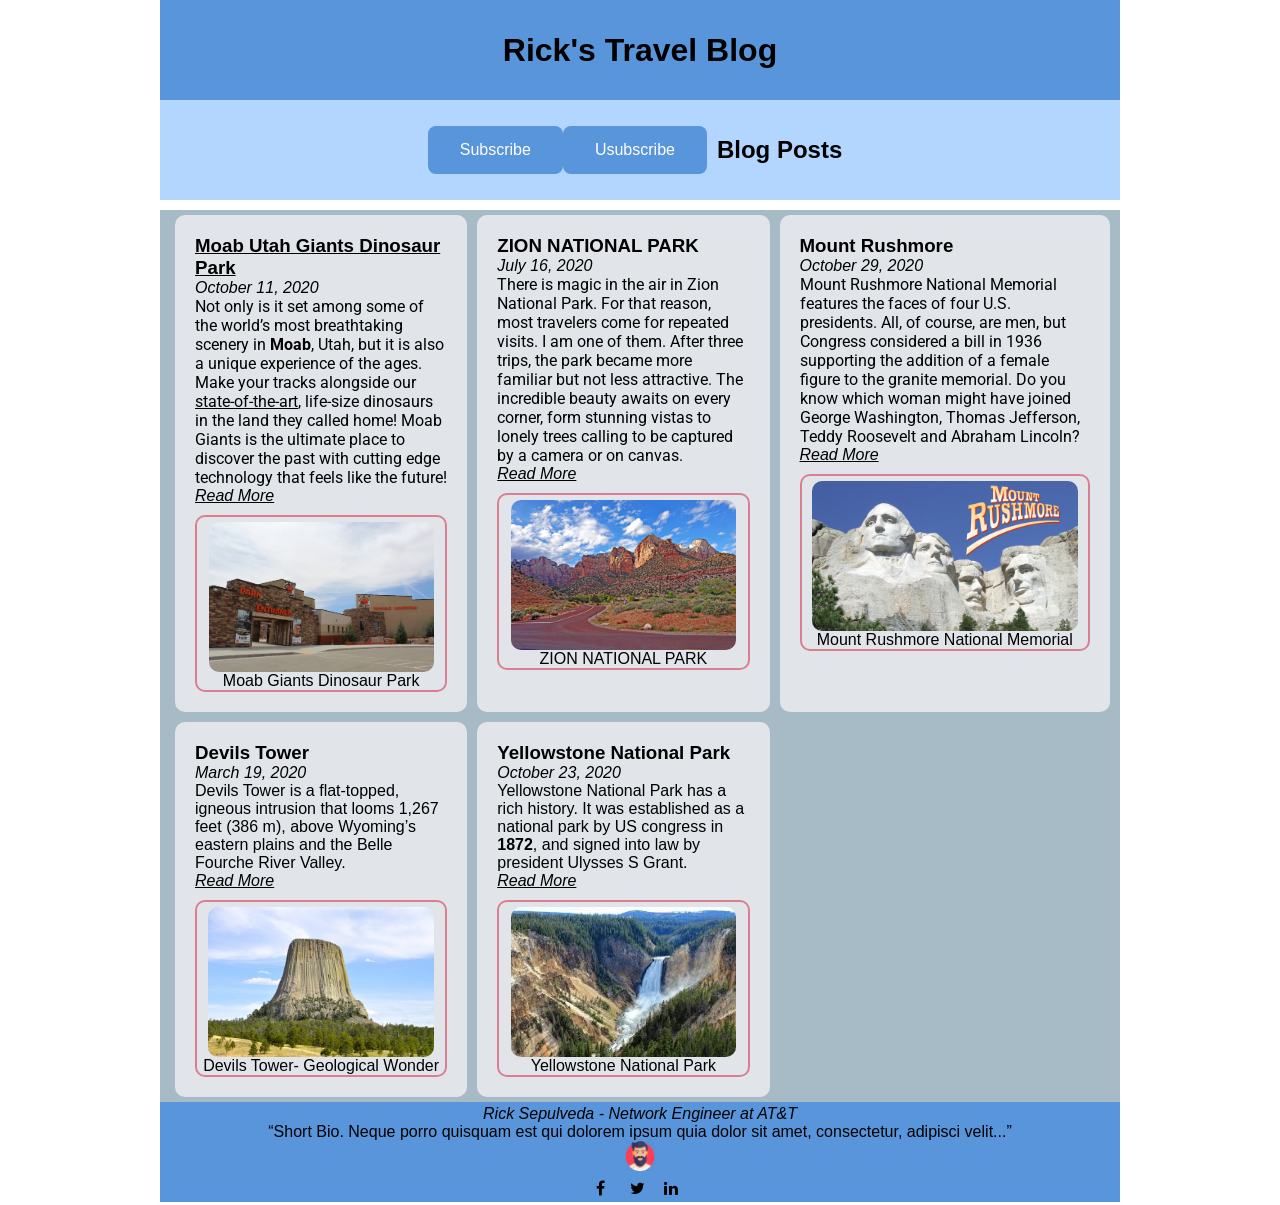
==== index.html @ 036aeaed "fixes" ====
<!DOCTYPE html>
<html lang="en">
<head>
    <meta charset="UTF-8">
    <meta name="viewport" content="width=device-width, initial-scale=1.0">
    <meta http-equiv="X-UA-Compatible" content="ie=edge">
    <title>Rick's Travel Blog</title>
    <link href="./css/index.css" rel="stylesheet">
    <!-- Add icon library -->
    <link rel="stylesheet" href="https://cdnjs.cloudflare.com/ajax/libs/font-awesome/4.7.0/css/font-awesome.min.css">
</head>
<body>
    <div class="page">
        <header class="box head">
            <h1 class="title"><a href="./index.html">Rick's Travel Blog</a></h1>
        </header>
        <nav class="box nav-menu">
            <button class="button" type="button">Subscribe</button>
            <button class="button" type="button">Usubscribe</button>
            <ul>
                <li class="menu"><h2><a href="./index.html">Blog Posts</a></h2></li>
                
            </ul>
        </nav>
        <main class="content">
            <article class="box card">
                <section class="text">
                    <h3 class="card-head"><a href="./pages/post-moab.html"><u>Moab Utah Giants Dinosaur Park</u></a></h3>
                    <p class="post-date">October 11, 2020</p>
                    <p class="card-text">Not only is it set among some of the world’s most breathtaking scenery in <b>Moab</b>, Utah, but it is also a unique experience of the ages. Make your tracks alongside our <u>state-of-the-art</u>, life-size dinosaurs in the land they called home! Moab Giants is the ultimate place to discover the past with cutting edge technology that feels like the future!</p>
                    <a class="post-link" href="./pages/post-moab.html">Read More</a>
                    <figure class="card-fig">
                        <img class="card-pic" src="./images/Moab_Giants_01.jpg" alt="green valley">
                        <figcaption class="card-pic-cap">Moab Giants Dinosaur Park</figcaption>
                    </figure>
                </section>
            </article>
            <article class="box card">
                <section class="text">
                    <h3 class="card-head"><a href="./pages/post-zion.html">ZION NATIONAL PARK</a></h3>
                    <p class="post-date">July 16, 2020</p>
                    <p class="card-text">There is magic in the air in Zion National Park. For that reason, most travelers come for repeated visits. I am one of them. After three trips, the park became more familiar but not less attractive. The incredible beauty awaits on every corner, form stunning vistas to lonely trees calling to be captured by a camera or on canvas.</p>
                    <a class="post-link" href="./pages/post-zion.html">Read More</a>
                    <figure class="card-fig">
                        <img class="card-pic" src="./images/zion.png" alt="Zion National Park">
                        <figcaption class="card-pic-cap">ZION NATIONAL PARK</figcaption>
                    </figure>
                </section>
            </article>
            <article class="box card">
                <section class="text">
                    <h3 class="card-head"><a href="./pages/post-mountrush.html">Mount Rushmore</a></h3>
                    <p class="post-date">October 29, 2020</p>
                    <p class="card-text">Mount Rushmore National Memorial features the faces of four U.S. presidents. All, of course, are men, but Congress considered a bill in 1936 supporting the addition of a female figure to the granite memorial. Do you know which woman might have joined George Washington, Thomas Jefferson, Teddy Roosevelt and Abraham Lincoln?</p>
                    <a class="post-link" href="./pages/post-mountrush.html">Read More</a>
                    <figure class="card-fig">
                        <img class="card-pic" src="./images/mountrush.jpg" alt="Mount Rushmore">
                        <figcaption class="card-pic-cap">Mount Rushmore National Memorial</figcaption>
                    </figure>
                </section>
            </article>
            <article class="box card">
                <section class="text">
                    <h3 class="card-head"><a href="./pages/post-devilstower.html">Devils Tower</a></h3>
                    <p class="post-date">March 19, 2020</p>
                    <p>Devils Tower is a flat-topped, igneous intrusion that looms 1,267 feet (386 m), above Wyoming’s eastern plains and the Belle Fourche River Valley.</p>
                    <a class="post-link" href="./pages/post-devilstower.html">Read More</a>
                    <figure class="card-fig">
                        <img class="card-pic" src="./images/devilstower1.jpg" alt="Devils Tower">
                        <figcaption class="card-pic-cap">Devils Tower- Geological Wonder</figcaption>
                    </figure>
                </section>
            </article>
            <article class="box card">
                <section class="text">
                    <h3 class="card-head"><a href="./pages/post-yellowstone.html">Yellowstone National Park</a></h3>
                    <p class="post-date">October 23, 2020</p>
                    <p>Yellowstone National Park has a rich history. It was established as a national park by US congress in <b>1872</b>, and signed into law by president Ulysses S Grant.</p>
                    <a class="post-link" href="./pages/post-yellowstone.html">Read More</a>
                    <figure class="card-fig">
                        <img class="card-pic" src="./images/yellowstone.jpg" alt="yellowstone">
                        <figcaption class="card-pic-cap">Yellowstone National Park</figcaption>
                    </figure>
                </section>
            </article>
        </main>
        <footer class="box footer">
            <p><em>Rick Sepulveda - Network Engineer at AT&T</em></p>
            <p><q>Short Bio. Neque porro quisquam est qui dolorem ipsum quia dolor sit amet, consectetur, adipisci velit...</q></p>
            <figure class="post-avatar">
                <img class="avatar" src="./images/2202112.png" alt="author">
            </figure>
            <ul>
                <li class="social">
                    <a href="#" class="fa fa-facebook"></a>
                </li>
                <li class="social">
                    <a href="#" class="fa fa-twitter"></a>
                </li>
                <li class="social">
                    <a href="#" class="fa fa-linkedin"></a>
                </li>
            </ul>
        </footer>
    </div>
</body>
</html>
---- css/index.css ----
@import "./reset.css";
@import "./footer.css";
@import url('https://fonts.googleapis.com/css2?family=Noto+Serif&family=Roboto:wght@400;500&display=swap');
@import url('https://fonts.googleapis.com/css2?family=Roboto&display=swap');

.page {
    display: flex;
    flex-wrap: wrap;
    font-family: 'Noto', sans-serif;
}

.title {
    padding: 5px;
}

.box {
    width: 100%;
    display: flex;
    justify-content: center;
    align-items: center;
}

.head {
    background-color: #5995DA;
}

.nav-menu {
    background-color: #B2D6FF;
}

.button {
  background-color: #5995DA;
  border-radius: 8px;
  border: none;
  color: white;
  padding: 15px 32px;
  text-decoration: none;
  display: inline-block;
  font-size: 16px;
  transition-duration: 0.4s;

}

.button:hover {
  background-color: #A7BBC7;
  color: white;
  box-shadow: 0 12px 16px 0 rgba(0,0,0,0.24), 0 17px 50px 0 rgba(0,0,0,0.19);
}

.button:active {
  background-color: #3e8e41;
  box-shadow: 0 5px #666;
  transform: translateY(4px);
}

.menu {
    display: inline-block;
    list-style-type: none;
    padding: 10px;
}

.menu:hover {
    background-color: #FFF;
}

.content {
    background-color: #A7BBC7;
    display: grid;
    grid-gap: 10px;
    padding: 5px 20px 5px 5px;
    margin-top: 10px;
    min-height: calc()
}

.text {
    padding: 15px;
}

.card {
    background-color: #E1E5EA;
    margin-left: 10px;
    margin-right: 10px;
    padding: 5px;
    border-radius: 10px;
    align-items: flex-start;
}

.card-text {
    font-family: 'Roboto', sans-serif;
}

.card-fig {
    border: 2pt #DA7F8F solid;
    border-radius: 10px;
    margin-top: 10px;
    padding-top: 5px;
    display: flex;
    flex-flow: column;
    align-items: center;
}

.card-pic {
    border-radius: 10px;
    height: 150px;
    object-fit: cover;
}


.card-head {
    font-weight: 800;
}

.post-date {
    font-style: italic;
}

.post-link {
    font-style: italic;
    text-decoration: underline;
}

.post-link:hover {
    background-color: #5995DA;
    color: #FFF;
}

.social {
    padding: 5px;
    display: inline-block;
    list-style-type: none;
    width: 30px;
    height: 30px;
}

/* Mobile Styles */
@media only screen and (max-width: 400px) {
    .head {
        height: 80px;
    }

    .nav-menu {
        height: 120px;
    }

    .menu {
        display: block;
        padding: 1px;
    }

    .content {
        min-height: calc(100vh - 200px);
    }
}

/* Tablet Styles */
@media only screen and (min-width: 401px) and (max-width: 960px) {
    .head,
    .nav-menu {
        height: 80px;
    }

    .content {
        grid-template-columns: repeat(2, 1fr);
        min-height: calc(100vh - 160px)
    }
}

/* Desktop Styles */
@media only screen and (min-width: 961px) {
    .page {
        width: 960px;
        margin: 0 auto;
    }

    .head,
    .nav-menu {
        height: 100px;
    }

    .content {
        grid-template-columns: repeat(3, 1fr);
        min-height: calc(100vh - 200px)
    }
}
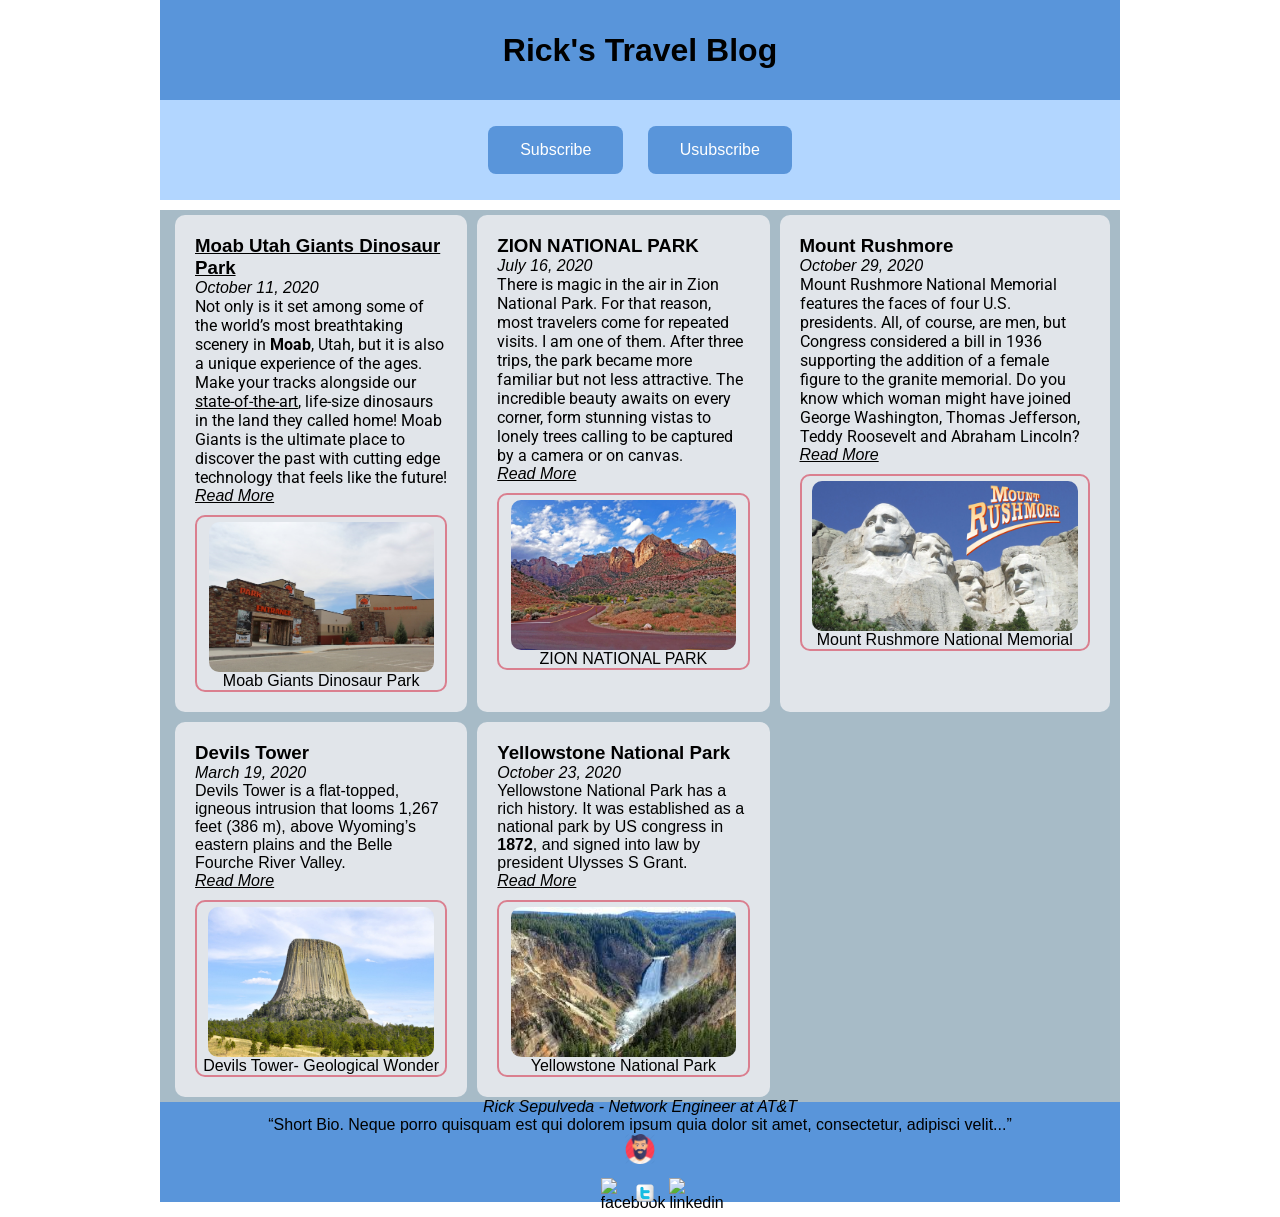
==== commit d50d24aa: "fixes" ====
--- a/index.html
+++ b/index.html
@@ -15,11 +15,9 @@
             <h1 class="title"><a href="./index.html">Rick's Travel Blog</a></h1>
         </header>
         <nav class="box nav-menu">
-            <button class="button" type="button">Subscribe</button>
-            <button class="button" type="button">Usubscribe</button>
             <ul>
-                <li class="menu"><h2><a href="./index.html">Blog Posts</a></h2></li>
-                
+                <li class="menu"><button class="button" type="button">Subscribe</button></li>
+                <li class="menu"><button class="button" type="button">Usubscribe</button></li>
             </ul>
         </nav>
         <main class="content">
@@ -92,13 +90,19 @@
             </figure>
             <ul>
                 <li class="social">
-                    <a href="#" class="fa fa-facebook"></a>
+                    <a href="#">
+                      <img alt="facebook" class="link-img" src="https://image.flaticon.com/icons/svg/1051/1051309.svg"/>
+                    </a>
                 </li>
                 <li class="social">
-                    <a href="#" class="fa fa-twitter"></a>
+                    <a href="#">
+                      <img alt="twitter" class="link-img" src="./images/twitter.ico"/>
+                    </a>
                 </li>
                 <li class="social">
-                    <a href="#" class="fa fa-linkedin"></a>
+                    <a href="#">
+                      <img alt="linkedin" class="link-img" src="https://image.flaticon.com/icons/svg/174/174857.svg"/>
+                    </a>
                 </li>
             </ul>
         </footer>
--- a/css/index.css
+++ b/css/index.css
@@ -57,10 +57,6 @@
     display: inline-block;
     list-style-type: none;
     padding: 10px;
-}
-
-.menu:hover {
-    background-color: #FFF;
 }
 
 .content {
@@ -132,6 +128,12 @@
     height: 30px;
 }
 
+.link-img {
+  padding: 5px;
+  width: 30px;
+  height: 30px;
+}
+
 /* Mobile Styles */
 @media only screen and (max-width: 400px) {
     .head {
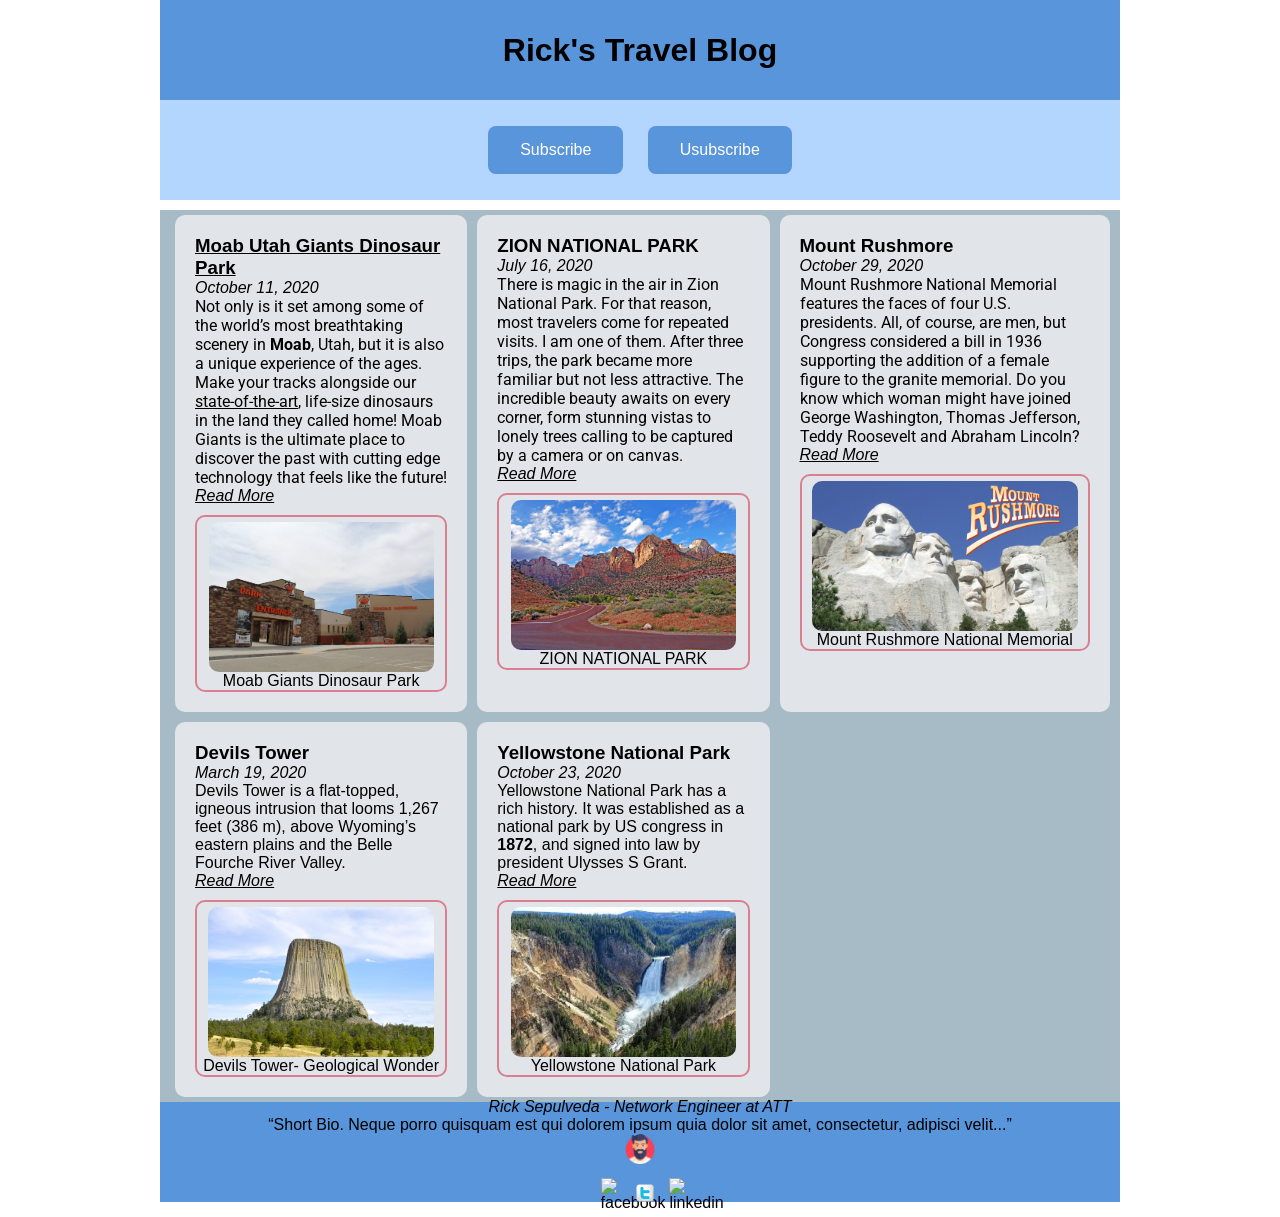
==== commit 063ea9ef: "fixes" ====
--- a/index.html
+++ b/index.html
@@ -83,7 +83,7 @@
             </article>
         </main>
         <footer class="box footer">
-            <p><em>Rick Sepulveda - Network Engineer at AT&T</em></p>
+            <p><em>Rick Sepulveda - Network Engineer at ATT</em></p>
             <p><q>Short Bio. Neque porro quisquam est qui dolorem ipsum quia dolor sit amet, consectetur, adipisci velit...</q></p>
             <figure class="post-avatar">
                 <img class="avatar" src="./images/2202112.png" alt="author">
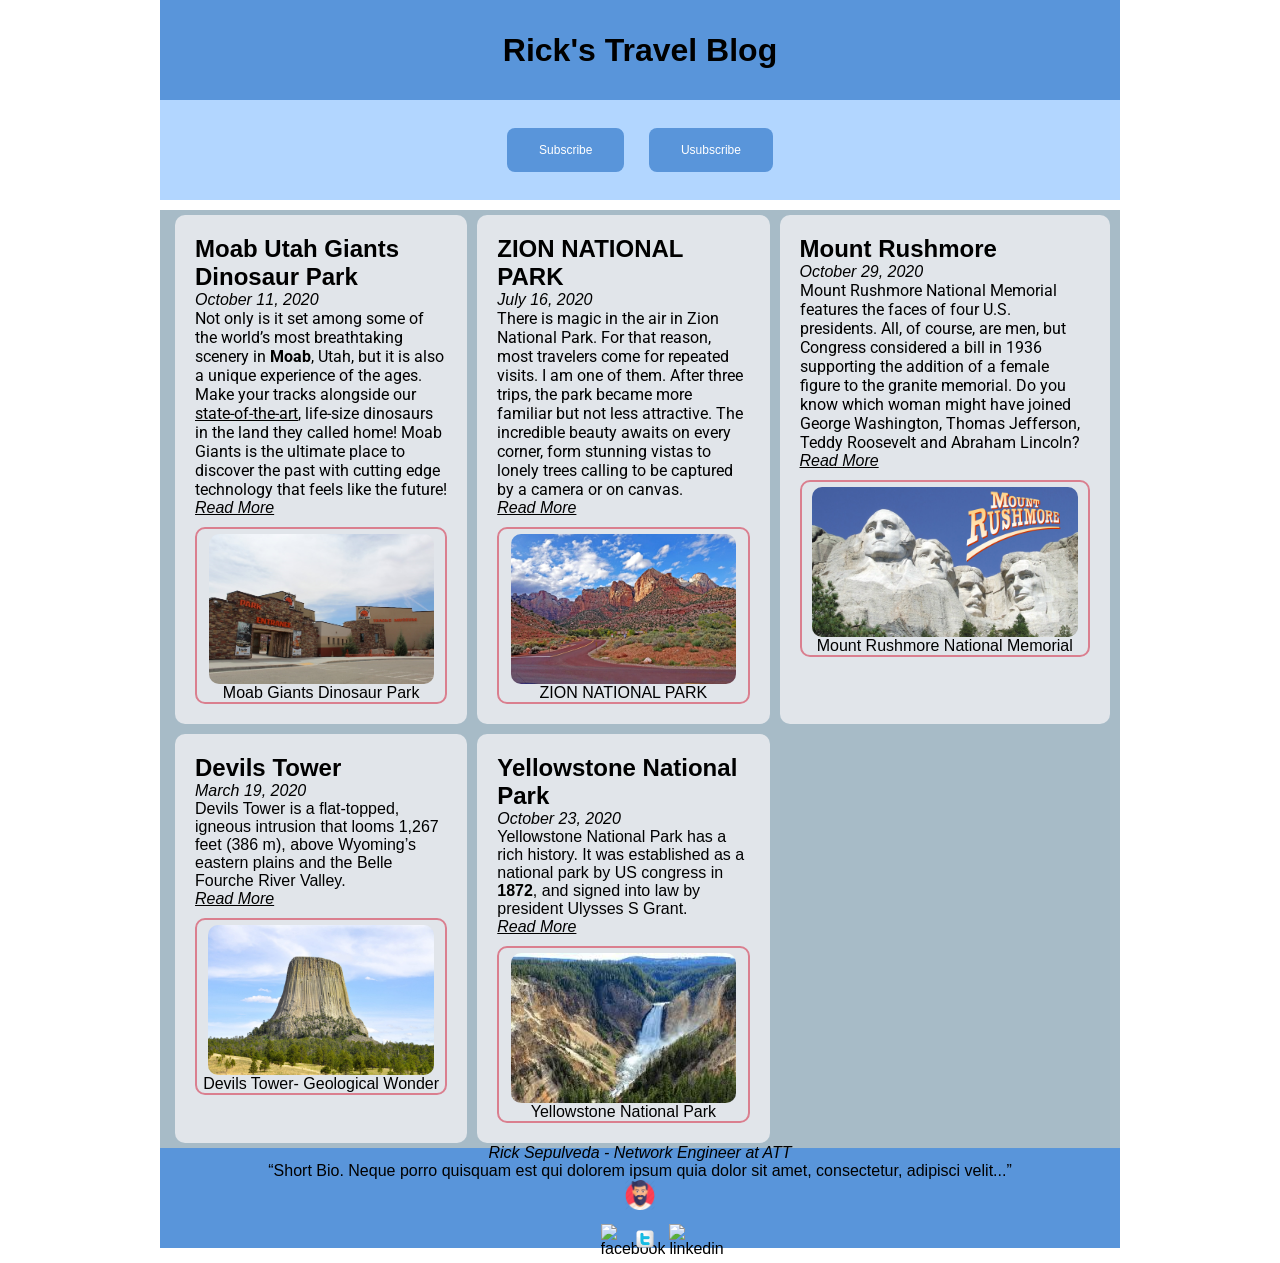
==== commit aee7681e: "Update index.html" ====
--- a/index.html
+++ b/index.html
@@ -23,7 +23,7 @@
         <main class="content">
             <article class="box card">
                 <section class="text">
-                    <h3 class="card-head"><a href="./pages/post-moab.html"><u>Moab Utah Giants Dinosaur Park</u></a></h3>
+                    <h2 class="card-head"><a href="./pages/post-moab.html">Moab Utah Giants Dinosaur Park</a></h2>
                     <p class="post-date">October 11, 2020</p>
                     <p class="card-text">Not only is it set among some of the world’s most breathtaking scenery in <b>Moab</b>, Utah, but it is also a unique experience of the ages. Make your tracks alongside our <u>state-of-the-art</u>, life-size dinosaurs in the land they called home! Moab Giants is the ultimate place to discover the past with cutting edge technology that feels like the future!</p>
                     <a class="post-link" href="./pages/post-moab.html">Read More</a>
@@ -35,7 +35,7 @@
             </article>
             <article class="box card">
                 <section class="text">
-                    <h3 class="card-head"><a href="./pages/post-zion.html">ZION NATIONAL PARK</a></h3>
+                    <h2 class="card-head"><a href="./pages/post-zion.html">ZION NATIONAL PARK</a></h2>
                     <p class="post-date">July 16, 2020</p>
                     <p class="card-text">There is magic in the air in Zion National Park. For that reason, most travelers come for repeated visits. I am one of them. After three trips, the park became more familiar but not less attractive. The incredible beauty awaits on every corner, form stunning vistas to lonely trees calling to be captured by a camera or on canvas.</p>
                     <a class="post-link" href="./pages/post-zion.html">Read More</a>
@@ -47,7 +47,7 @@
             </article>
             <article class="box card">
                 <section class="text">
-                    <h3 class="card-head"><a href="./pages/post-mountrush.html">Mount Rushmore</a></h3>
+                    <h2 class="card-head"><a href="./pages/post-mountrush.html">Mount Rushmore</a></h2>
                     <p class="post-date">October 29, 2020</p>
                     <p class="card-text">Mount Rushmore National Memorial features the faces of four U.S. presidents. All, of course, are men, but Congress considered a bill in 1936 supporting the addition of a female figure to the granite memorial. Do you know which woman might have joined George Washington, Thomas Jefferson, Teddy Roosevelt and Abraham Lincoln?</p>
                     <a class="post-link" href="./pages/post-mountrush.html">Read More</a>
@@ -59,7 +59,7 @@
             </article>
             <article class="box card">
                 <section class="text">
-                    <h3 class="card-head"><a href="./pages/post-devilstower.html">Devils Tower</a></h3>
+                    <h2 class="card-head"><a href="./pages/post-devilstower.html">Devils Tower</a></h2>
                     <p class="post-date">March 19, 2020</p>
                     <p>Devils Tower is a flat-topped, igneous intrusion that looms 1,267 feet (386 m), above Wyoming’s eastern plains and the Belle Fourche River Valley.</p>
                     <a class="post-link" href="./pages/post-devilstower.html">Read More</a>
@@ -71,7 +71,7 @@
             </article>
             <article class="box card">
                 <section class="text">
-                    <h3 class="card-head"><a href="./pages/post-yellowstone.html">Yellowstone National Park</a></h3>
+                    <h2 class="card-head"><a href="./pages/post-yellowstone.html">Yellowstone National Park</a></h2>
                     <p class="post-date">October 23, 2020</p>
                     <p>Yellowstone National Park has a rich history. It was established as a national park by US congress in <b>1872</b>, and signed into law by president Ulysses S Grant.</p>
                     <a class="post-link" href="./pages/post-yellowstone.html">Read More</a>
--- a/css/index.css
+++ b/css/index.css
@@ -29,14 +29,15 @@
 }
 
 .button {
-  background-color: #5995DA;
+  background-color: #5995da;
+  foreground-color: #ffffff;
   border-radius: 8px;
   border: none;
   color: white;
   padding: 15px 32px;
   text-decoration: none;
   display: inline-block;
-  font-size: 16px;
+  font-size: 12px;
   transition-duration: 0.4s;
 
 }
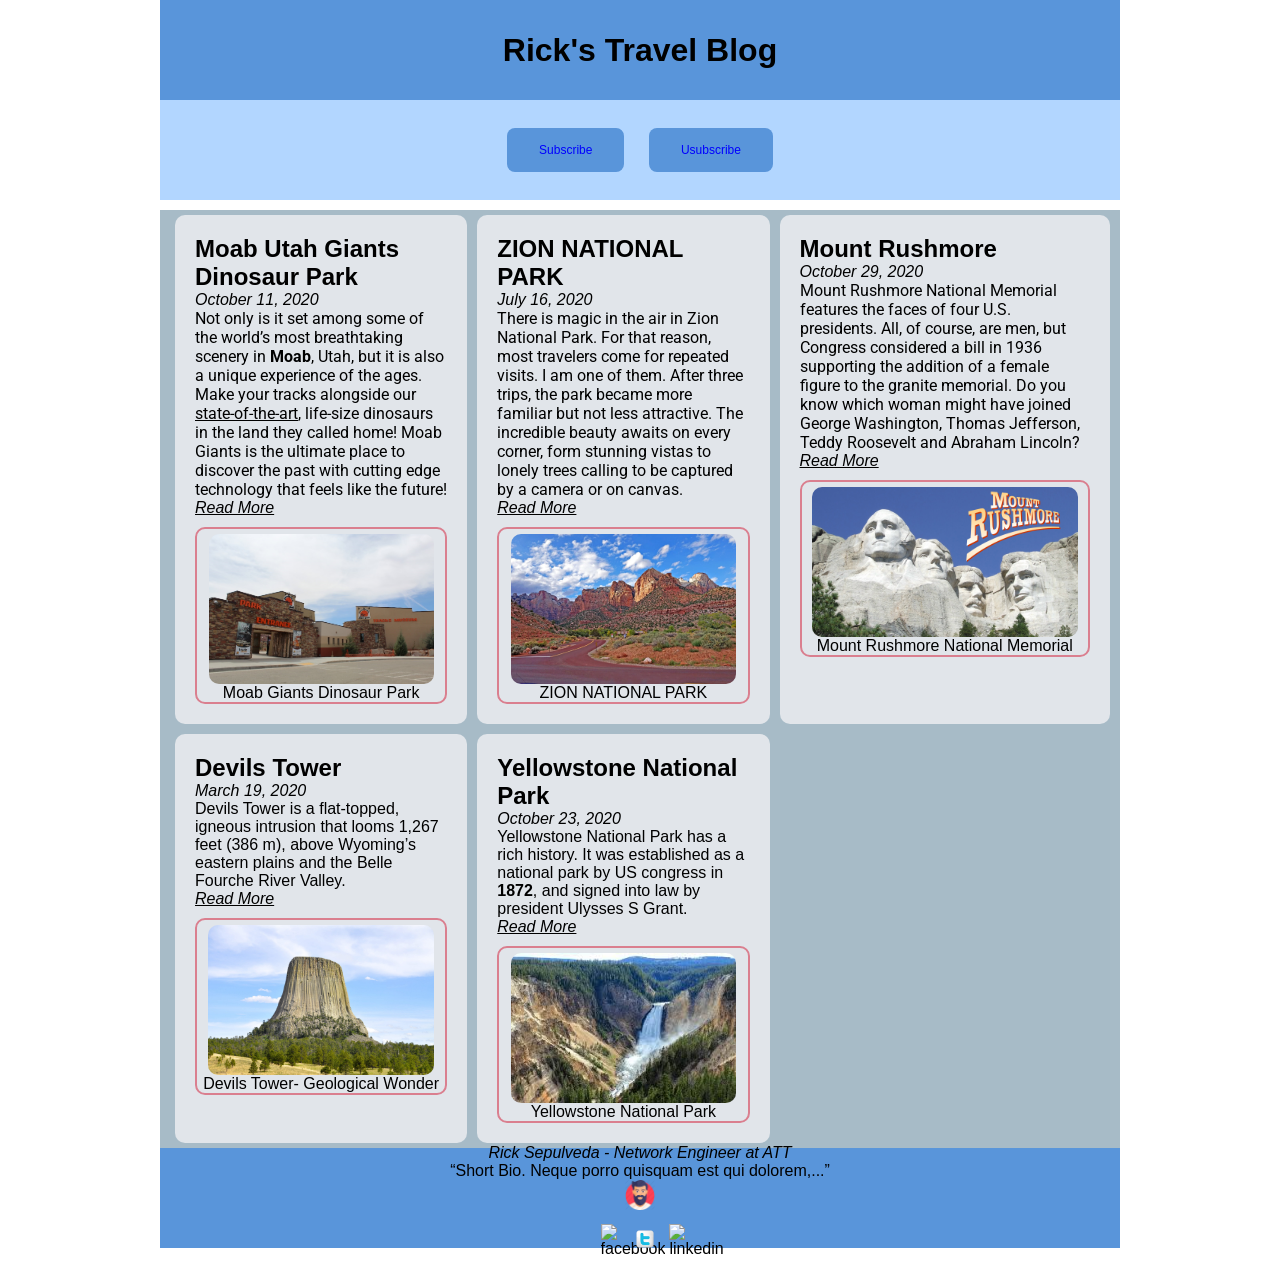
==== commit 5cb0a1b0: "fixes" ====
--- a/index.html
+++ b/index.html
@@ -84,7 +84,7 @@
         </main>
         <footer class="box footer">
             <p><em>Rick Sepulveda - Network Engineer at ATT</em></p>
-            <p><q>Short Bio. Neque porro quisquam est qui dolorem ipsum quia dolor sit amet, consectetur, adipisci velit...</q></p>
+            <p><q>Short Bio. Neque porro quisquam est qui dolorem,...</q></p>
             <figure class="post-avatar">
                 <img class="avatar" src="./images/2202112.png" alt="author">
             </figure>
--- a/css/index.css
+++ b/css/index.css
@@ -30,26 +30,24 @@
 
 .button {
   background-color: #5995da;
-  foreground-color: #ffffff;
   border-radius: 8px;
   border: none;
-  color: white;
+  color: #0000FF;
   padding: 15px 32px;
   text-decoration: none;
   display: inline-block;
   font-size: 12px;
   transition-duration: 0.4s;
-
 }
 
 .button:hover {
-  background-color: #A7BBC7;
+  background-color: #5995da;
   color: white;
   box-shadow: 0 12px 16px 0 rgba(0,0,0,0.24), 0 17px 50px 0 rgba(0,0,0,0.19);
 }
 
 .button:active {
-  background-color: #3e8e41;
+  background-color: #5995da;
   box-shadow: 0 5px #666;
   transform: translateY(4px);
 }
@@ -129,14 +127,10 @@
     height: 30px;
 }
 
-.link-img {
-  padding: 5px;
-  width: 30px;
-  height: 30px;
-}
 
-/* Mobile Styles */
-@media only screen and (max-width: 400px) {
+
+/*small size*/
+@media only screen and (max-width: 330px) {
     .head {
         height: 80px;
     }
@@ -151,21 +145,31 @@
     }
 
     .content {
-        min-height: calc(100vh - 200px);
+        grid-template-columns: auto 1fr auto;
+    }
+
+    .footer {
+        grid-template-columns: auto 1fr auto;
+        text-align: center;
+
     }
 }
 
-/* Tablet Styles */
-@media only screen and (min-width: 401px) and (max-width: 960px) {
+/*Medium size*/
+@media only screen and (min-width: 331px) and (max-width: 960px) {
     .head,
     .nav-menu {
         height: 80px;
     }
 
     .content {
-        grid-template-columns: repeat(2, 1fr);
+        grid-template-columns: auto 1fr auto;
+
+        grid-template-columns: repeat(1, 1fr);
         min-height: calc(100vh - 160px)
     }
+
+
 }
 
 /* Desktop Styles */
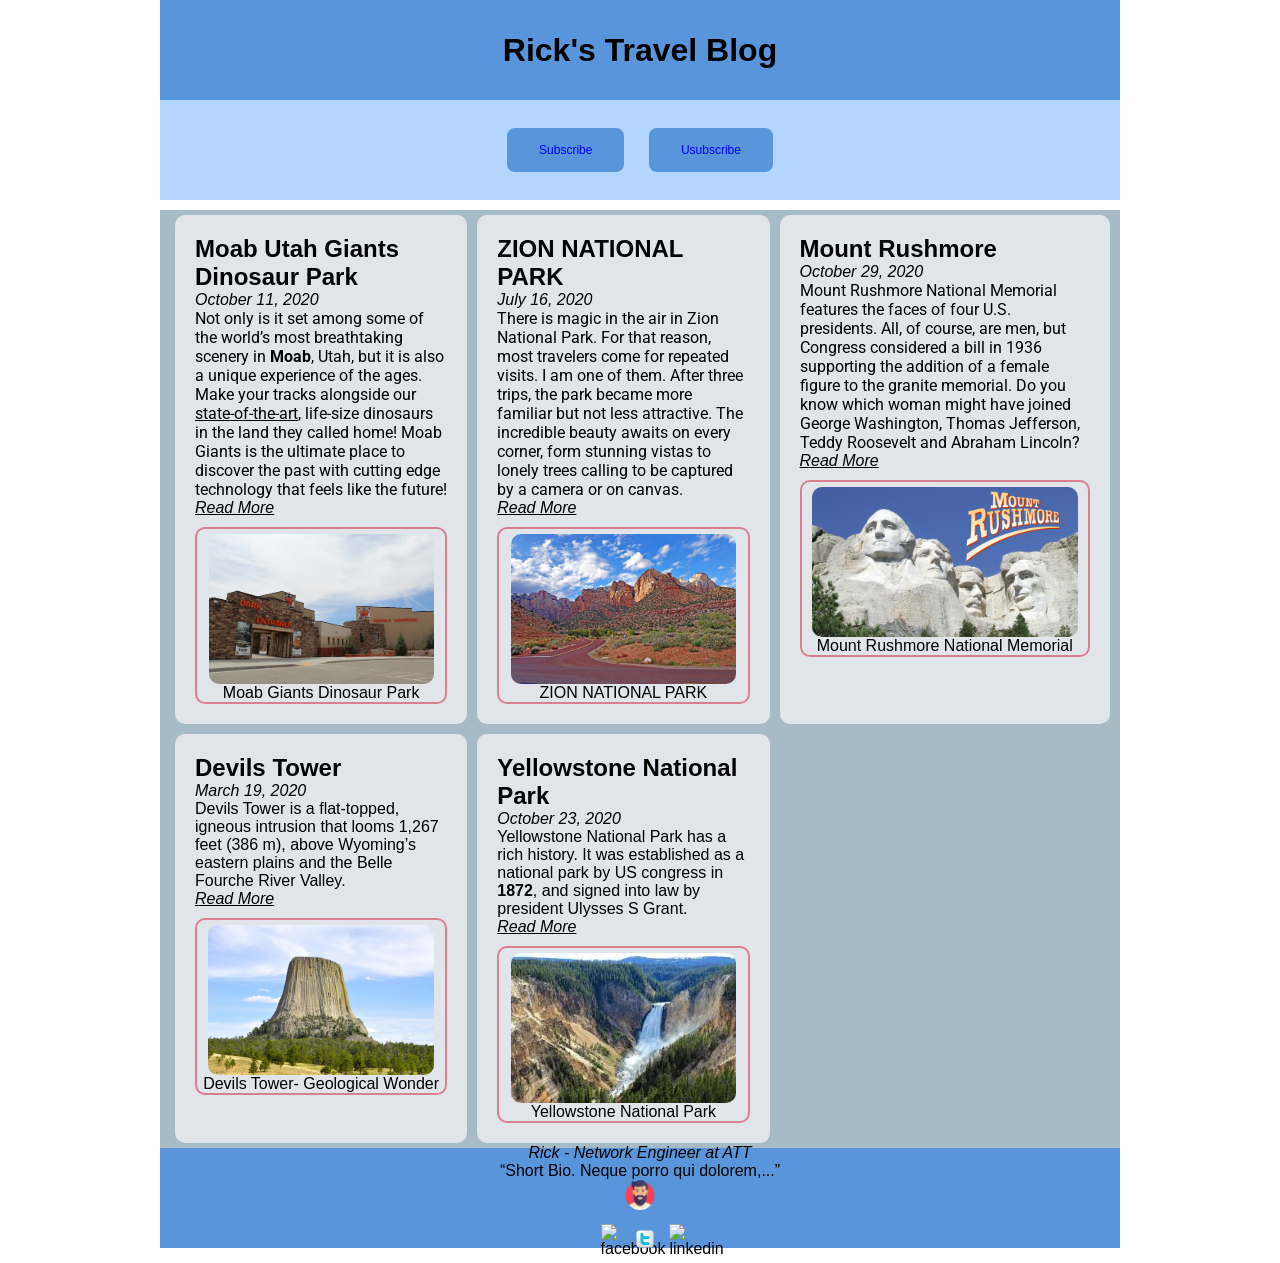
==== commit 5bb9735c: "fixes" ====
--- a/index.html
+++ b/index.html
@@ -83,8 +83,8 @@
             </article>
         </main>
         <footer class="box footer">
-            <p><em>Rick Sepulveda - Network Engineer at ATT</em></p>
-            <p><q>Short Bio. Neque porro quisquam est qui dolorem,...</q></p>
+            <p><em>Rick - Network Engineer at ATT</em></p>
+            <p><q>Short Bio. Neque porro qui dolorem,...</q></p>
             <figure class="post-avatar">
                 <img class="avatar" src="./images/2202112.png" alt="author">
             </figure>
--- a/css/index.css
+++ b/css/index.css
@@ -130,7 +130,7 @@
 
 
 /*small size*/
-@media only screen and (max-width: 330px) {
+@media only screen and (max-width: 329px) {
     .head {
         height: 80px;
     }
@@ -150,9 +150,11 @@
 
     .footer {
         grid-template-columns: auto 1fr auto;
+        height: 120px;
         text-align: center;
 
     }
+
 }
 
 /*Medium size*/
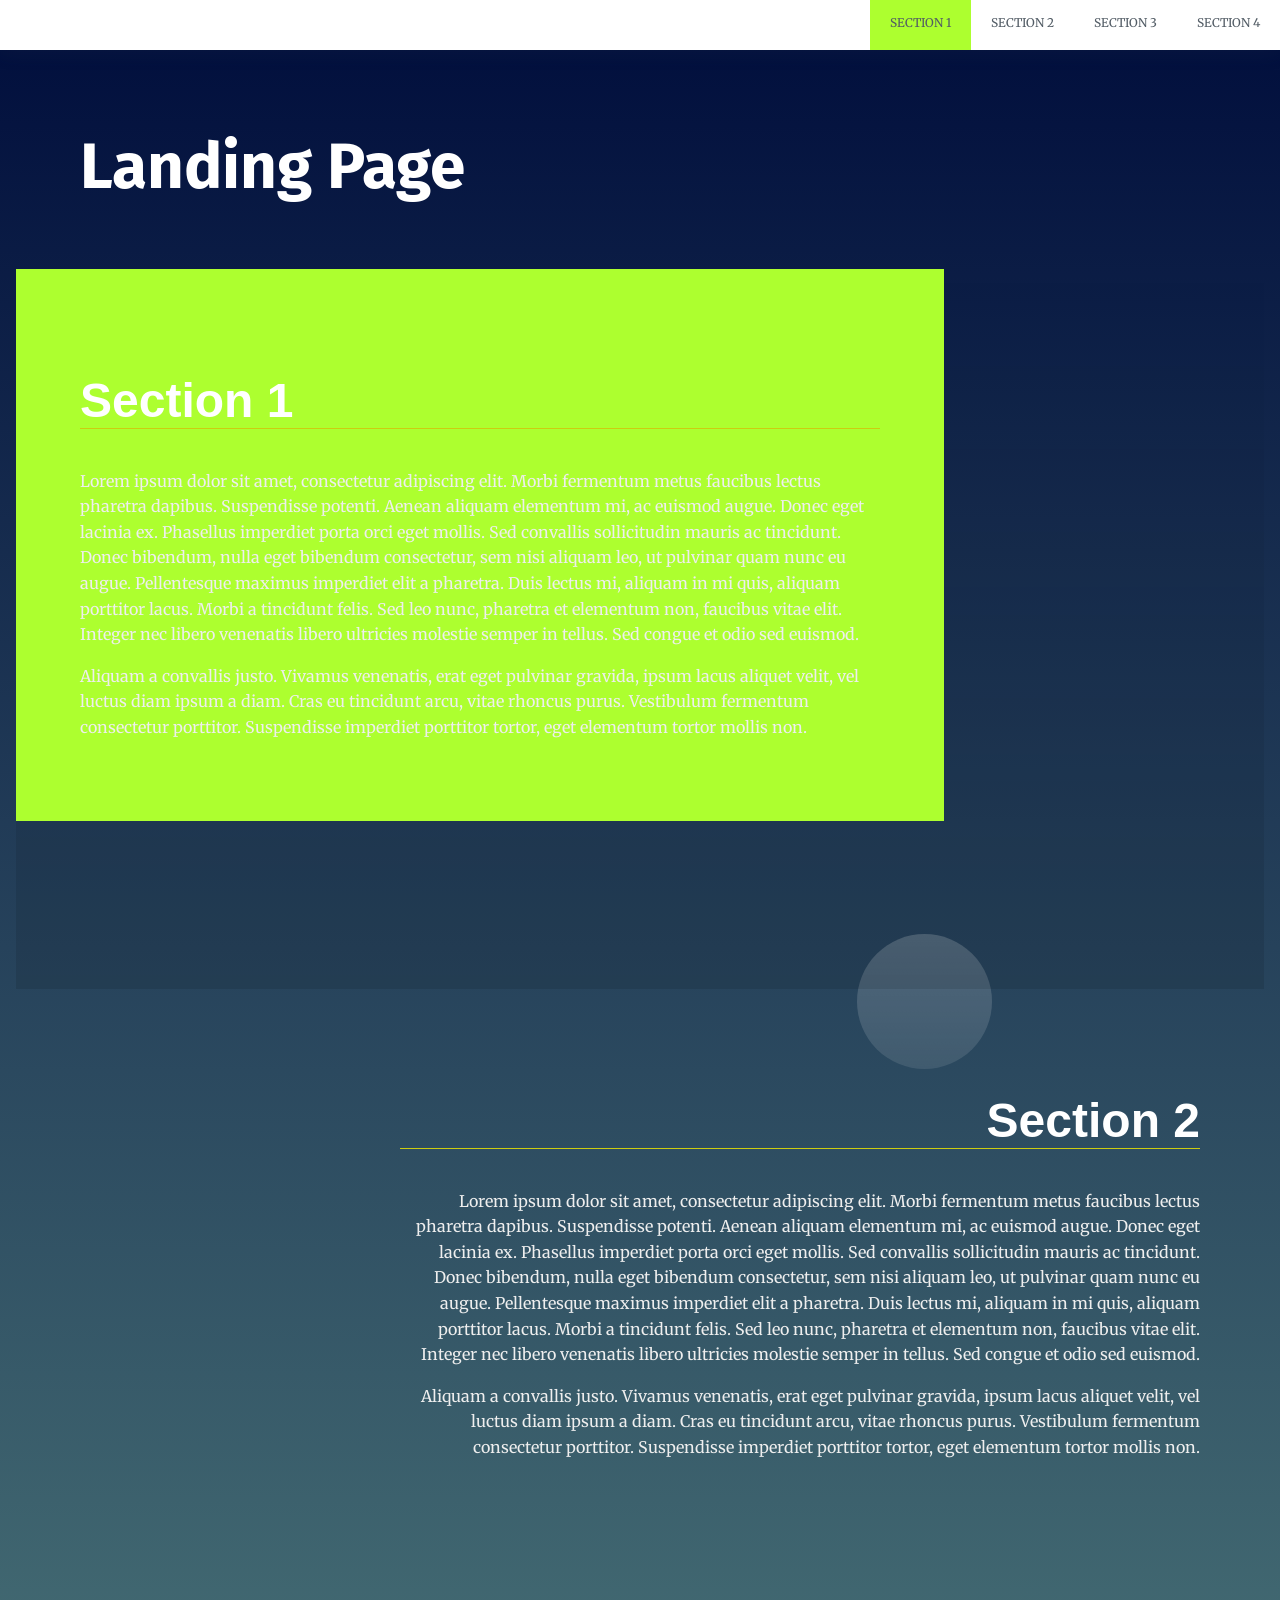
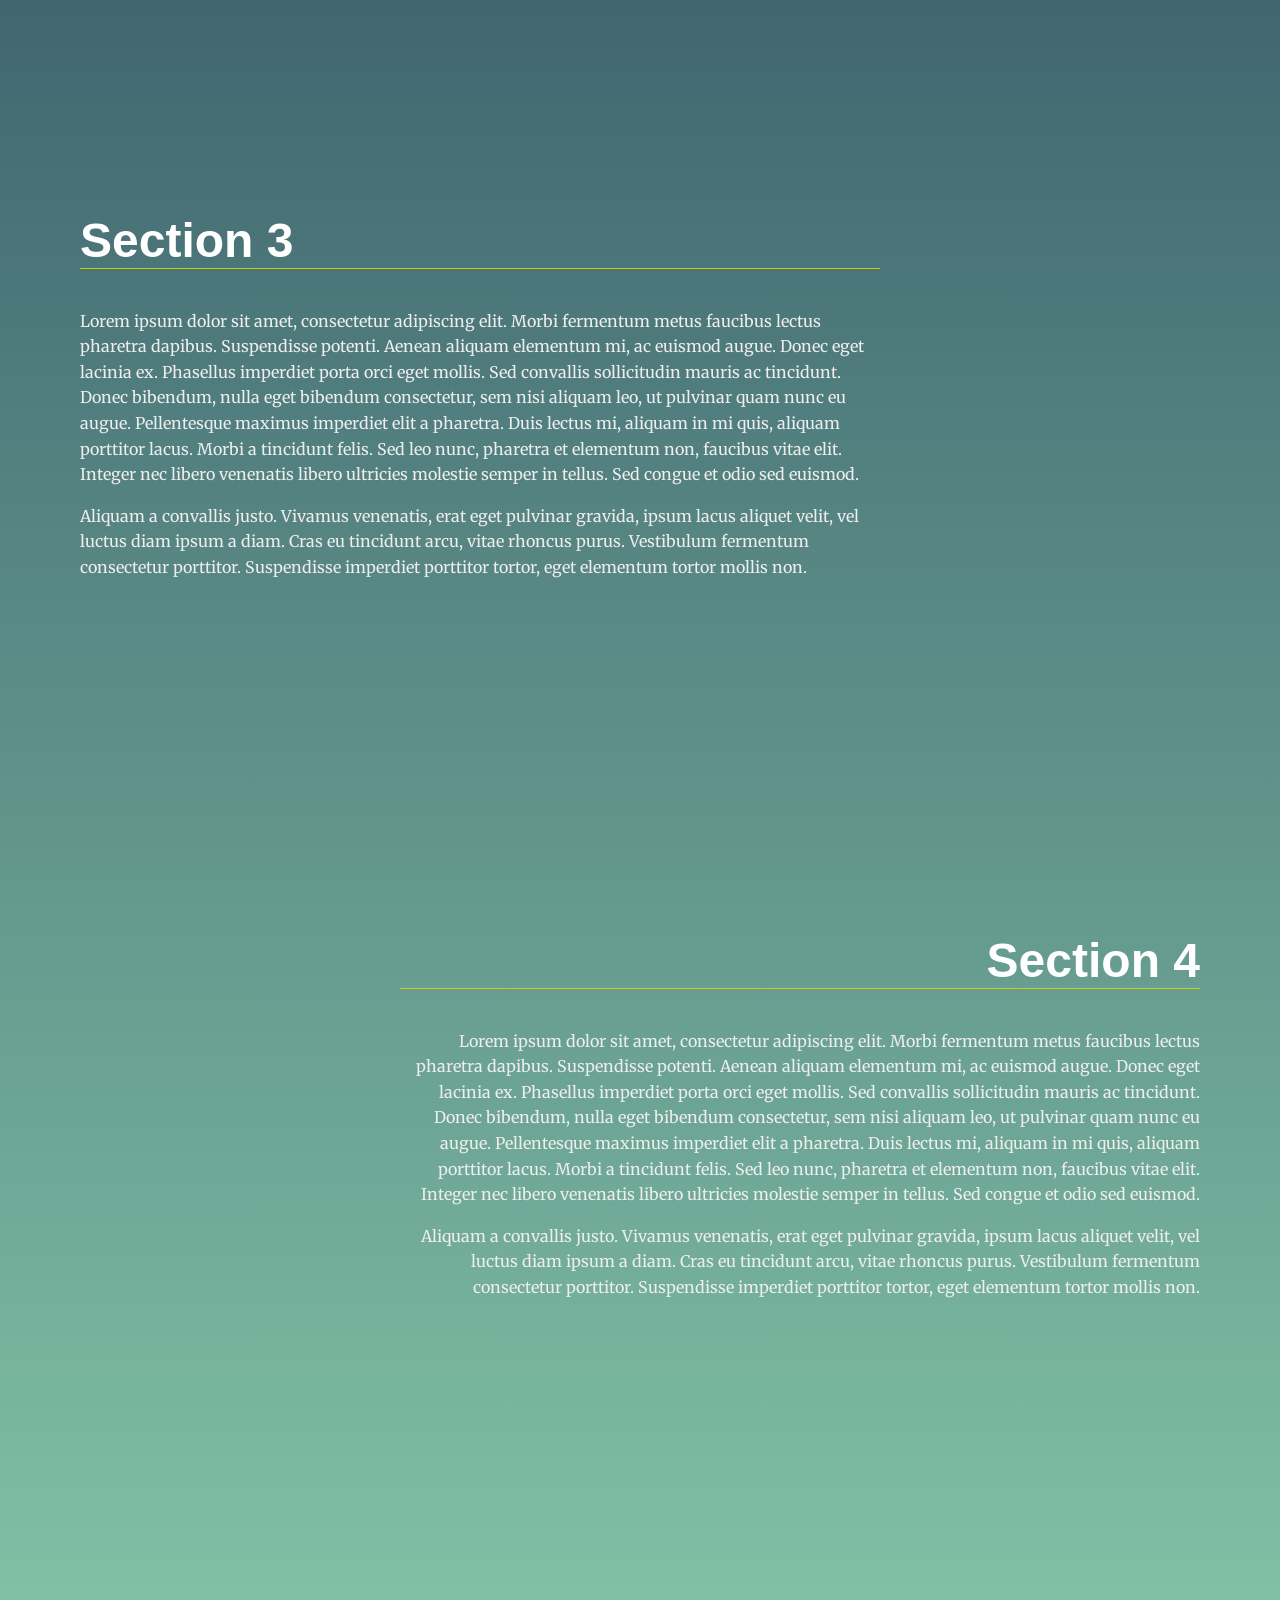
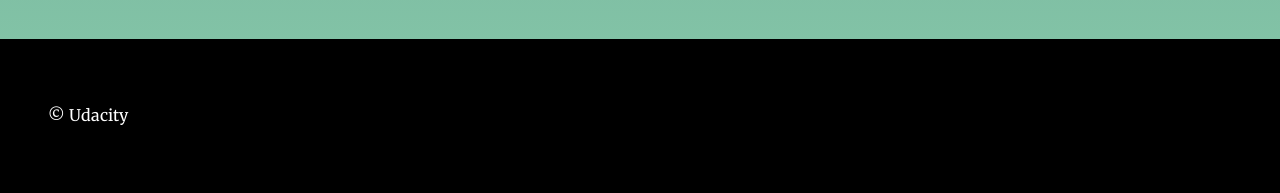
==== commit 5ed3979f: "switching to project2" ====
--- a/index.html
+++ b/index.html
@@ -1,111 +1,67 @@
 <!DOCTYPE html>
 <html lang="en">
 <head>
-    <meta charset="UTF-8">
-    <meta name="viewport" content="width=device-width, initial-scale=1.0">
-    <meta http-equiv="X-UA-Compatible" content="ie=edge">
-    <title>Rick's Travel Blog</title>
-    <link href="./css/index.css" rel="stylesheet">
-    <!-- Add icon library -->
-    <link rel="stylesheet" href="https://cdnjs.cloudflare.com/ajax/libs/font-awesome/4.7.0/css/font-awesome.min.css">
+  <meta charset="UTF-8">
+  <meta name="viewport" content="width=device-width, initial-scale=1.0">
+  <meta http-equiv="X-UA-Compatible" content="ie=edge">
+  <title>Manipulating the DOM</title>
+  <!-- Load Google Fonts -->
+  <link href="https://fonts.googleapis.com/css?family=Fira+Sans:900|Merriweather&display=swap" rel="stylesheet">  <!-- Load Styles -->
+  <link href="css/styles.css" rel="stylesheet">
 </head>
 <body>
-    <div class="page">
-        <header class="box head">
-            <h1 class="title"><a href="./index.html">Rick's Travel Blog</a></h1>
-        </header>
-        <nav class="box nav-menu">
-            <ul>
-                <li class="menu"><button class="button" type="button">Subscribe</button></li>
-                <li class="menu"><button class="button" type="button">Usubscribe</button></li>
-            </ul>
-        </nav>
-        <main class="content">
-            <article class="box card">
-                <section class="text">
-                    <h2 class="card-head"><a href="./pages/post-moab.html">Moab Utah Giants Dinosaur Park</a></h2>
-                    <p class="post-date">October 11, 2020</p>
-                    <p class="card-text">Not only is it set among some of the world’s most breathtaking scenery in <b>Moab</b>, Utah, but it is also a unique experience of the ages. Make your tracks alongside our <u>state-of-the-art</u>, life-size dinosaurs in the land they called home! Moab Giants is the ultimate place to discover the past with cutting edge technology that feels like the future!</p>
-                    <a class="post-link" href="./pages/post-moab.html">Read More</a>
-                    <figure class="card-fig">
-                        <img class="card-pic" src="./images/Moab_Giants_01.jpg" alt="green valley">
-                        <figcaption class="card-pic-cap">Moab Giants Dinosaur Park</figcaption>
-                    </figure>
-                </section>
-            </article>
-            <article class="box card">
-                <section class="text">
-                    <h2 class="card-head"><a href="./pages/post-zion.html">ZION NATIONAL PARK</a></h2>
-                    <p class="post-date">July 16, 2020</p>
-                    <p class="card-text">There is magic in the air in Zion National Park. For that reason, most travelers come for repeated visits. I am one of them. After three trips, the park became more familiar but not less attractive. The incredible beauty awaits on every corner, form stunning vistas to lonely trees calling to be captured by a camera or on canvas.</p>
-                    <a class="post-link" href="./pages/post-zion.html">Read More</a>
-                    <figure class="card-fig">
-                        <img class="card-pic" src="./images/zion.png" alt="Zion National Park">
-                        <figcaption class="card-pic-cap">ZION NATIONAL PARK</figcaption>
-                    </figure>
-                </section>
-            </article>
-            <article class="box card">
-                <section class="text">
-                    <h2 class="card-head"><a href="./pages/post-mountrush.html">Mount Rushmore</a></h2>
-                    <p class="post-date">October 29, 2020</p>
-                    <p class="card-text">Mount Rushmore National Memorial features the faces of four U.S. presidents. All, of course, are men, but Congress considered a bill in 1936 supporting the addition of a female figure to the granite memorial. Do you know which woman might have joined George Washington, Thomas Jefferson, Teddy Roosevelt and Abraham Lincoln?</p>
-                    <a class="post-link" href="./pages/post-mountrush.html">Read More</a>
-                    <figure class="card-fig">
-                        <img class="card-pic" src="./images/mountrush.jpg" alt="Mount Rushmore">
-                        <figcaption class="card-pic-cap">Mount Rushmore National Memorial</figcaption>
-                    </figure>
-                </section>
-            </article>
-            <article class="box card">
-                <section class="text">
-                    <h2 class="card-head"><a href="./pages/post-devilstower.html">Devils Tower</a></h2>
-                    <p class="post-date">March 19, 2020</p>
-                    <p>Devils Tower is a flat-topped, igneous intrusion that looms 1,267 feet (386 m), above Wyoming’s eastern plains and the Belle Fourche River Valley.</p>
-                    <a class="post-link" href="./pages/post-devilstower.html">Read More</a>
-                    <figure class="card-fig">
-                        <img class="card-pic" src="./images/devilstower1.jpg" alt="Devils Tower">
-                        <figcaption class="card-pic-cap">Devils Tower- Geological Wonder</figcaption>
-                    </figure>
-                </section>
-            </article>
-            <article class="box card">
-                <section class="text">
-                    <h2 class="card-head"><a href="./pages/post-yellowstone.html">Yellowstone National Park</a></h2>
-                    <p class="post-date">October 23, 2020</p>
-                    <p>Yellowstone National Park has a rich history. It was established as a national park by US congress in <b>1872</b>, and signed into law by president Ulysses S Grant.</p>
-                    <a class="post-link" href="./pages/post-yellowstone.html">Read More</a>
-                    <figure class="card-fig">
-                        <img class="card-pic" src="./images/yellowstone.jpg" alt="yellowstone">
-                        <figcaption class="card-pic-cap">Yellowstone National Park</figcaption>
-                    </figure>
-                </section>
-            </article>
-        </main>
-        <footer class="box footer">
-            <p><em>Rick - Network Engineer at ATT</em></p>
-            <p><q>Short Bio. Neque porro qui dolorem,...</q></p>
-            <figure class="post-avatar">
-                <img class="avatar" src="./images/2202112.png" alt="author">
-            </figure>
-            <ul>
-                <li class="social">
-                    <a href="#">
-                      <img alt="facebook" class="link-img" src="https://image.flaticon.com/icons/svg/1051/1051309.svg"/>
-                    </a>
-                </li>
-                <li class="social">
-                    <a href="#">
-                      <img alt="twitter" class="link-img" src="./images/twitter.ico"/>
-                    </a>
-                </li>
-                <li class="social">
-                    <a href="#">
-                      <img alt="linkedin" class="link-img" src="https://image.flaticon.com/icons/svg/174/174857.svg"/>
-                    </a>
-                </li>
-            </ul>
-        </footer>
-    </div>
+  <!-- HTML Follows BEM naming conventions 
+  IDs are only used for sections to connect menu achors to sections -->
+  <header class="page__header">
+    <nav class="navbar__menu">
+      <!-- Navigation starts as empty UL that will be populated with JS -->
+      <ul id="navbar__list" class="nav_ul"></ul>
+    </nav>
+  </header>
+  <main>
+    <header class="main__hero">
+      <h1>Landing Page </h1>
+    </header>
+    <!-- Each Section has an ID (used for the anchor) and 
+    a data attribute that will populate the li node.
+    Adding more sections will automatically populate nav.
+    The first section is set to active class by default -->
+    <section id="section1" data-nav="Section 1" class="your-active-class">
+      <div class="landing__container">
+        <h2>Section 1</h2>
+        <p>Lorem ipsum dolor sit amet, consectetur adipiscing elit. Morbi fermentum metus faucibus lectus pharetra dapibus. Suspendisse potenti. Aenean aliquam elementum mi, ac euismod augue. Donec eget lacinia ex. Phasellus imperdiet porta orci eget mollis. Sed convallis sollicitudin mauris ac tincidunt. Donec bibendum, nulla eget bibendum consectetur, sem nisi aliquam leo, ut pulvinar quam nunc eu augue. Pellentesque maximus imperdiet elit a pharetra. Duis lectus mi, aliquam in mi quis, aliquam porttitor lacus. Morbi a tincidunt felis. Sed leo nunc, pharetra et elementum non, faucibus vitae elit. Integer nec libero venenatis libero ultricies molestie semper in tellus. Sed congue et odio sed euismod.</p>
+
+        <p>Aliquam a convallis justo. Vivamus venenatis, erat eget pulvinar gravida, ipsum lacus aliquet velit, vel luctus diam ipsum a diam. Cras eu tincidunt arcu, vitae rhoncus purus. Vestibulum fermentum consectetur porttitor. Suspendisse imperdiet porttitor tortor, eget elementum tortor mollis non.</p>
+      </div>
+    </section>
+    <section id="section2" data-nav="Section 2">
+      <div class="landing__container">
+        <h2>Section 2</h2>
+        <p>Lorem ipsum dolor sit amet, consectetur adipiscing elit. Morbi fermentum metus faucibus lectus pharetra dapibus. Suspendisse potenti. Aenean aliquam elementum mi, ac euismod augue. Donec eget lacinia ex. Phasellus imperdiet porta orci eget mollis. Sed convallis sollicitudin mauris ac tincidunt. Donec bibendum, nulla eget bibendum consectetur, sem nisi aliquam leo, ut pulvinar quam nunc eu augue. Pellentesque maximus imperdiet elit a pharetra. Duis lectus mi, aliquam in mi quis, aliquam porttitor lacus. Morbi a tincidunt felis. Sed leo nunc, pharetra et elementum non, faucibus vitae elit. Integer nec libero venenatis libero ultricies molestie semper in tellus. Sed congue et odio sed euismod.</p>
+
+        <p>Aliquam a convallis justo. Vivamus venenatis, erat eget pulvinar gravida, ipsum lacus aliquet velit, vel luctus diam ipsum a diam. Cras eu tincidunt arcu, vitae rhoncus purus. Vestibulum fermentum consectetur porttitor. Suspendisse imperdiet porttitor tortor, eget elementum tortor mollis non.</p>
+      </div>
+    </section>
+    <section id="section3" data-nav="Section 3">
+      <div class="landing__container">
+        <h2>Section 3</h2>
+        <p>Lorem ipsum dolor sit amet, consectetur adipiscing elit. Morbi fermentum metus faucibus lectus pharetra dapibus. Suspendisse potenti. Aenean aliquam elementum mi, ac euismod augue. Donec eget lacinia ex. Phasellus imperdiet porta orci eget mollis. Sed convallis sollicitudin mauris ac tincidunt. Donec bibendum, nulla eget bibendum consectetur, sem nisi aliquam leo, ut pulvinar quam nunc eu augue. Pellentesque maximus imperdiet elit a pharetra. Duis lectus mi, aliquam in mi quis, aliquam porttitor lacus. Morbi a tincidunt felis. Sed leo nunc, pharetra et elementum non, faucibus vitae elit. Integer nec libero venenatis libero ultricies molestie semper in tellus. Sed congue et odio sed euismod.</p>
+
+        <p>Aliquam a convallis justo. Vivamus venenatis, erat eget pulvinar gravida, ipsum lacus aliquet velit, vel luctus diam ipsum a diam. Cras eu tincidunt arcu, vitae rhoncus purus. Vestibulum fermentum consectetur porttitor. Suspendisse imperdiet porttitor tortor, eget elementum tortor mollis non.</p>
+      </div>
+    </section>
+    <section id="section4" data-nav="Section 4">
+        <div class="landing__container">
+            <h2>Section 4</h2>
+            <p>Lorem ipsum dolor sit amet, consectetur adipiscing elit. Morbi fermentum metus faucibus lectus pharetra dapibus. Suspendisse potenti. Aenean aliquam elementum mi, ac euismod augue. Donec eget lacinia ex. Phasellus imperdiet porta orci eget mollis. Sed convallis sollicitudin mauris ac tincidunt. Donec bibendum, nulla eget bibendum consectetur, sem nisi aliquam leo, ut pulvinar quam nunc eu augue. Pellentesque maximus imperdiet elit a pharetra. Duis lectus mi, aliquam in mi quis, aliquam porttitor lacus. Morbi a tincidunt felis. Sed leo nunc, pharetra et elementum non, faucibus vitae elit. Integer nec libero venenatis libero ultricies molestie semper in tellus. Sed congue et odio sed euismod.</p>
+
+            <p>Aliquam a convallis justo. Vivamus venenatis, erat eget pulvinar gravida, ipsum lacus aliquet velit, vel luctus diam ipsum a diam. Cras eu tincidunt arcu, vitae rhoncus purus. Vestibulum fermentum consectetur porttitor. Suspendisse imperdiet porttitor tortor, eget elementum tortor mollis non.</p>
+        </div>
+    </section>
+  </main>
+  <footer class="page__footer">
+    <p>&copy Udacity</p>
+  </footer>
+  <script src="./js/app.js"></script>
 </body>
-</html>
+</html>
--- a/css/styles.css
+++ b/css/styles.css
@@ -0,0 +1,284 @@
+/*
+ *
+ * CSS written based on SMACSS architecture.
+ * To learn more, visit: http://smacss.com/
+ * 
+ * For simplicity, no reset or normalize is added. 
+ * To learn more, visit: https://css-tricks.com/reboot-resets-reasoning/
+ *
+*/
+
+
+/* ---- Base Rules ---- */
+body {
+    background: rgb(136,203,171);
+    background: linear-gradient(0deg, rgba(136,203,171,1) 0%, rgba(0,13,60,1) 100%);
+    margin: 0;
+    font-family: 'Merriweather', serif;
+    color: #fff;
+}
+
+
+/* Typeography General*/
+h1 {
+    font-family: 'Fira Sans', sans-serif;
+    font-size: 3em;
+    margin: 2em 1rem;
+}
+
+@media only screen and (min-width: 35em){
+    h1 {
+        font-size: 4em;
+        margin: 2em 4rem 1em;
+    }
+}
+
+
+@media only screen and (max-width: 329px) {
+    a {
+        font-size: 10px;
+    }
+
+}
+
+
+
+
+h2 {
+    border-bottom: 1px solid #cc1;
+    font-family: 'Oxygen', Sans-Serif;
+    font-size: 3em;
+    color: #fff;
+}
+
+p {
+    line-height: 1.6em;
+    color: #eee;
+}
+
+/* ---- Layout Rules ---- */
+main {
+    margin: 10vh 1em 10vh;
+}
+
+.main-hero {
+    min-height: 40vh;
+    padding-top: 3em;
+}
+
+section {
+    position: relative;
+    min-height: 80vh;
+}
+
+
+/* ---- Module Rules ---- */
+
+/* Navigation Styles*/
+.navbar__menu ul {
+    padding-left: 0;
+    margin: 0;
+    text-align: right;
+}
+
+.navbar__menu li {
+    display: inline-block;
+}
+
+.navbar__menu .menu__link {
+    display: block;
+    padding: 1em;
+    font-weight: bold;
+    text-decoration: none;
+    color: #000;
+
+}
+
+.navbar__menu .menu__link:hover {
+    background: #333;
+    color: #fff;
+    transition: ease 0.3s all;
+}
+
+
+
+.nav_ul {
+    display: flex;
+    justify-content: flex-end;
+    list-style: none;
+    height: 50px;
+    text-transform: uppercase;
+    font-size: 12px;
+    position: fixed;
+    top: 0;
+    width: 100%;
+    z-index: 100;
+    background: #fff;
+    box-shadow: 0 1px 20px 0 rgba(46, 61, 73, 0.2);
+    color: #525c65;
+    font-weight: 400;
+    letter-spacing: 0;
+}
+
+.your-active-class div {
+    background-color: greenyellow;
+}
+
+.active {
+    background-color: greenyellow;
+    
+}
+
+li {
+    padding: 15px 0px 15px 0px;
+}
+
+li a {
+    text-decoration: none;
+    padding: 20px;
+    cursor: pointer;
+
+}
+
+a,
+a:visited,
+a:active {
+    color: inherit;
+}
+
+
+
+
+/* Header Styles */
+.page__header {
+    background: #fff;
+    position: fixed;
+    top: 0;
+    width: 100%;
+    z-index: 5;
+}
+
+/* Footer Styles */
+.page__footer {
+    background: #000;
+    padding: 3em;
+    color: #fff;
+}
+
+.page__footer p{
+    color: #fff;
+}
+
+
+/* ---- Theme Rules ---- */
+/* Landing Container Styles */
+.landing__container {
+    padding: 1em;
+    text-align: left;
+}
+
+@media only screen and (min-width: 35em){
+    .landing__container {
+        max-width: 50em;
+        padding: 4em;
+    }
+}
+
+section:nth-of-type(even) .landing__container {
+    margin-right: 0;
+    margin-left: auto;
+    text-align: right; 
+}
+
+/* Background Circles */
+/* Note that background circles are created with psuedo elements before and after */
+/* Circles appear to be random do to use of :nth-of-type psuedo class */
+section:nth-of-type(odd) .landing__container::before {
+    content: '';
+    background: rgba(255, 255, 255, 0.187);
+    position: absolute;
+    z-index: -5;
+    width: 20vh;
+    height: 20vh;
+    border-radius: 50%;
+    opacity: 0;
+    transition: ease 0.5s all;
+}
+
+section:nth-of-type(even) .landing__container::before {
+    content: '';
+    background: rgb(255,255,255);
+    background: linear-gradient(0deg, rgba(255,255,255,.1) 0%, rgba(255,255,255,.2) 100%);
+    position: absolute;
+    top: 3em;
+    right: 3em;
+    z-index: -5;
+    width: 10vh;
+    height: 10vh;
+    border-radius: 50%;
+    opacity: 0;
+    transition: ease 0.5s all;
+}
+
+section:nth-of-type(3n) .landing__container::after {
+    content: '';
+    background: rgb(255,255,255);
+    background: linear-gradient(0deg, rgba(255,255,255,.1) 0%, rgba(255,255,255,.2) 100%);
+    position: absolute;
+    right: 0;
+    bottom: 0;
+    z-index: -5;
+    width: 10vh;
+    height: 10vh;
+    border-radius: 50%;
+    opacity: 0;
+    transition: ease 0.5s all;
+}
+
+section:nth-of-type(3n + 1) .landing__container::after {
+    content: '';
+    background: rgb(255,255,255);
+    background: linear-gradient(0deg, rgba(255,255,255,.1) 0%, rgba(255,255,255,.2) 100%);
+    position: absolute;
+    right: 20vw;
+    bottom: -5em;
+    z-index: -5;
+    width: 15vh;
+    height: 15vh;
+    border-radius: 50%;
+    opacity: 0;
+    transition: ease 0.5s all;
+}
+
+
+/* ---- Theme State Rules ---- */
+/* Section Active Styles */
+/* Note: your-active-class class is applied through javascript. You should update the class here and in the index.html to what you set in your javascript file.  */
+section.your-active-class {
+    background: rgb(0, 0, 0);
+    background: linear-gradient(0deg, rgba(0, 0, 0, 0.1) 0%, rgba(0, 0, 0, 0) 100%);
+}
+
+section.your-active-class .landing__container::before {
+    opacity: 1;
+    animation: rotate 4s linear 0s infinite forwards;
+}
+
+section.your-active-class .landing__container::after {
+    opacity: 1;
+    animation: rotate 5s linear 0s infinite forwards reverse;
+}
+
+/* Section Active Styles Keyframe Animations */
+@keyframes rotate {
+	from {
+		transform: rotate(0deg)
+		           translate(-1em)
+		           rotate(0deg);
+	}
+	to {
+		transform: rotate(360deg)
+		           translate(-1em) 
+		           rotate(-360deg);
+	}
+}
